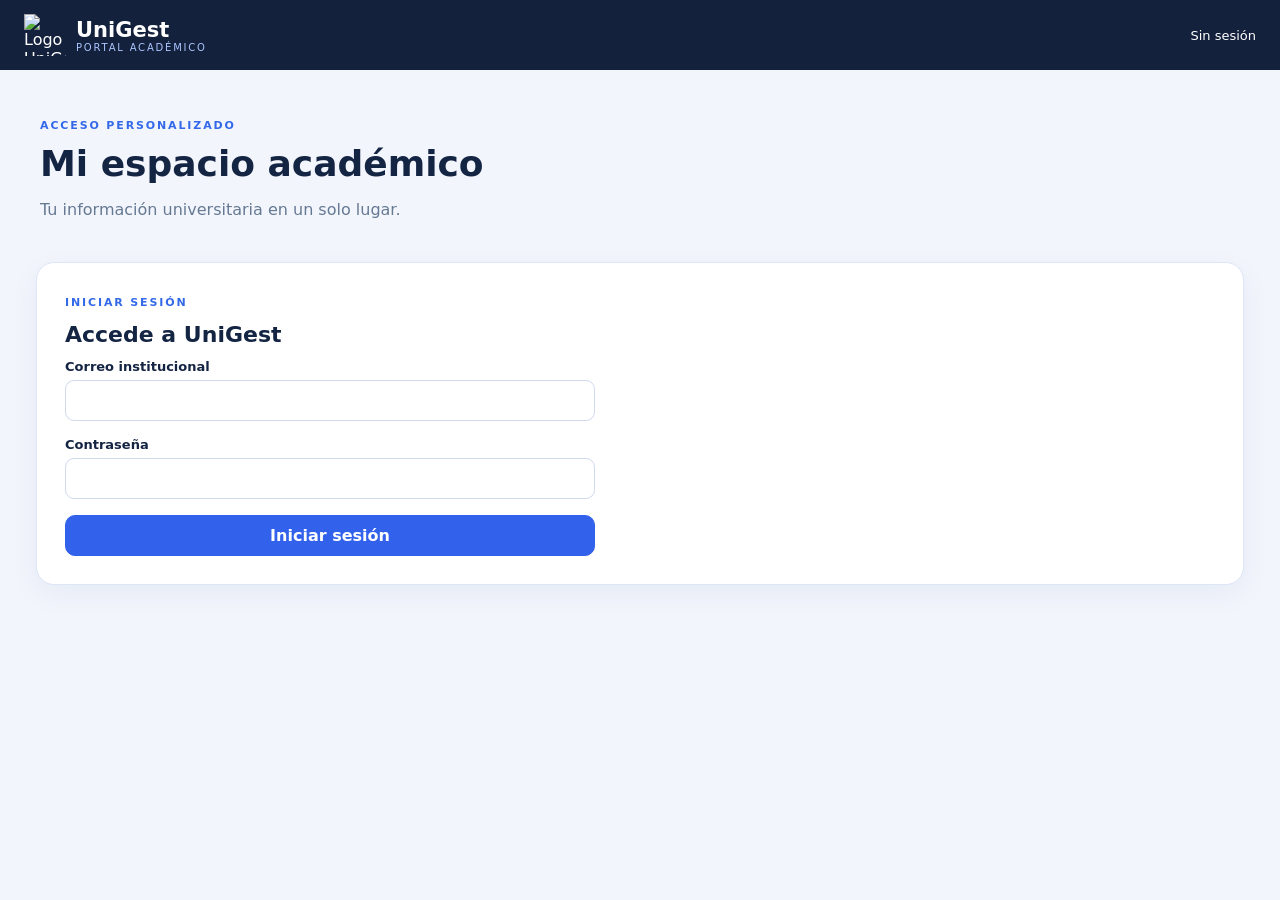
==== src/main/resources/static/portal/index.html @ d7586e3b "Release v0.11.0 - UniGest sistema de gestion academica" ====
<!doctype html>
<html lang="es">
<head>
  <meta charset="utf-8">
  <meta name="viewport" content="width=device-width, initial-scale=1">
  <meta name="referrer" content="no-referrer">
  <title>Mi espacio · UniGest</title>
  <link rel="stylesheet" href="./css/app.css">
  <script src="./js/app.js" defer></script>
</head>
<body>
  <header class="topbar">
    <div class="brand"><img src="/panel/img/logo-unigest.png" alt="Logo UniGest"><div><b>UniGest</b><small>PORTAL ACADÉMICO</small></div></div>
    <div class="account"><span id="identity">Sin sesión</span><button id="logout" type="button" hidden>Cerrar sesión</button></div>
  </header>
  <main>
    <section class="hero"><span class="eyebrow">ACCESO PERSONALIZADO</span><h1 id="title">Mi espacio académico</h1><p id="subtitle">Tu información universitaria en un solo lugar.</p></section>
    <p id="notice" role="alert" class="notice" hidden></p>
    <section class="card" id="login-card" hidden>
      <span class="eyebrow">INICIAR SESIÓN</span><h2>Accede a UniGest</h2>
      <form id="login-form" class="form-grid">
        <label>Correo institucional<input name="username" type="email" autocomplete="username" required></label>
        <label>Contraseña<input name="password" type="password" autocomplete="current-password" required></label>
        <button class="primary" type="submit">Iniciar sesión</button>
      </form>
    </section>
    <section class="card" id="password-card" hidden>
      <span class="eyebrow">PROTEGE TU CUENTA</span><h2>Cambia tu contraseña temporal</h2>
      <p>Debes establecer una contraseña personal antes de consultar información académica. Usa una contraseña única de al menos 12 caracteres.</p>
      <form id="password-form" class="form-grid">
        <label>Contraseña temporal / actual<input name="actual" type="password" autocomplete="current-password" required></label>
        <label>Contraseña nueva<input name="nueva" type="password" autocomplete="new-password" minlength="12" required></label>
        <button class="primary" type="submit">Guardar contraseña nueva</button>
      </form>
    </section>
    <section id="teacher" hidden>
      <div class="card">
        <div class="section-head"><div><span class="eyebrow">MI DOCENCIA</span><h2>Grupos asignados</h2><p>Solo puedes consultar y calificar los grupos a tu cargo.</p></div><button id="teacher-refresh">Actualizar</button></div>
        <label class="select-label">Grupo académico<select id="teacher-group"><option value="">Selecciona un grupo</option></select></label>
        <div id="teacher-summary" class="muted">Selecciona un grupo.</div>
      </div>
      <div class="split">
        <section class="card">
          <div class="section-head"><div><span class="eyebrow">EVALUACIONES</span><h2>Plan de evaluación</h2></div><button class="primary" id="new-eval" disabled>Nueva evaluación</button></div>
          <div class="table-wrap"><table><thead><tr><th>Actividad</th><th>Peso</th><th>Estado</th><th>Acciones</th></tr></thead><tbody id="eval-rows"><tr><td colspan="4">Selecciona un grupo.</td></tr></tbody></table></div>
        </section>
        <section class="card">
          <span class="eyebrow">LIBRO DE NOTAS</span><h2>Calificaciones</h2>
          <label class="select-label">Evaluación<select id="teacher-eval"><option value="">Selecciona una evaluación</option></select></label>
          <div class="table-wrap"><table><thead><tr><th>Estudiante</th><th>Nota</th><th>Acción</th></tr></thead><tbody id="grade-rows"><tr><td colspan="3">Selecciona una evaluación.</td></tr></tbody></table></div>
        </section>
      </div>
      <section class="card"><span class="eyebrow">CONSOLIDADO</span><h2>Definitivas del grupo</h2><div id="teacher-report" class="muted">Selecciona un grupo.</div></section>
    </section>
    <section id="student" hidden>
      <div class="card">
        <span class="eyebrow">MIS ESTUDIOS</span><h2>Mi boletín académico</h2>
        <p>Consulta tus materias, notas publicadas y definitivas. Ningún estudiante puede consultar el expediente de otro.</p>
        <label class="select-label">Período académico<select id="student-period"><option value="">Selecciona un período</option></select></label>
        <div id="student-summary"></div>
        <div id="student-report"></div>
        <button id="student-print" type="button" hidden>Imprimir / guardar PDF</button>
      </div>
    </section>
  </main>
  <dialog id="grade-dialog"><form method="dialog" id="grade-form"><h2 id="grade-title">Calificar</h2>
    <label>Nota (0,00 a 5,00)<input name="nota" type="number" step="0.01" min="0" max="5" required></label>
    <label>Motivo (obligatorio al corregir)<textarea name="motivo" maxlength="255" rows="3"></textarea></label>
    <div class="dialog-actions"><button type="button" data-close-dialog>Cancelar</button><button class="primary" type="submit">Guardar nota</button></div></form></dialog>
  <dialog id="eval-dialog"><form method="dialog" id="eval-form"><h2 id="eval-title">Nueva evaluación</h2>
    <label>Actividad<input name="titulo" maxlength="150" required></label>
    <label>Ponderación (%)<input name="ponderacion" type="number" min="0.01" max="100" step="0.01" required></label>
    <label>Fecha<input name="fecha" type="date"></label>
    <div class="dialog-actions"><button type="button" data-close-dialog>Cancelar</button><button class="primary" type="submit">Guardar evaluación</button></div></form></dialog>
</body>
</html>
---- src/main/resources/static/portal/css/app.css ----
:root{font-family:Inter,system-ui,-apple-system,"Segoe UI",sans-serif;color:#142443;background:#f2f5fc;font-synthesis:none}*{box-sizing:border-box}body{margin:0}button,input,select,textarea{font:inherit}button{cursor:pointer;border:1px solid #ccdaf0;border-radius:10px;background:#fff;color:#203963;padding:10px 15px}button:hover{background:#edf3ff}button:disabled{cursor:not-allowed;opacity:.45}.primary{background:#3261eb;border-color:#3261eb;color:#fff;font-weight:700}.primary:hover{background:#2450cf}.topbar{background:#14213d;color:#fff;padding:14px max(24px,calc((100% - 1260px)/2));display:flex;align-items:center;justify-content:space-between;gap:14px}.brand{display:flex;gap:10px;align-items:center}.brand img{height:42px;width:42px;object-fit:contain}.brand b{display:block;font-size:21px}.brand small{display:block;font-size:10px;letter-spacing:.18em;color:#abc5ff}.account{display:flex;gap:15px;align-items:center;font-size:13px}.account button{background:transparent;color:#fff;border-color:#50638a}main{max-width:1260px;margin:auto;padding:26px}.hero{padding:18px 4px 27px}.hero h1{font-size:clamp(26px,3vw,36px);margin:10px 0}.hero p{color:#667993}.eyebrow{text-transform:uppercase;color:#3369e8;font-size:11px;font-weight:800;letter-spacing:.17em}.card{background:#fff;border:1px solid #dce6f7;box-shadow:0 9px 30px rgba(21,39,79,.05);border-radius:18px;padding:28px;margin:0 0 20px}.card h2{font-size:22px;margin:12px 0}.card p,.muted{color:#6d7e95}.section-head{display:flex;align-items:center;justify-content:space-between;gap:12px;margin-bottom:15px}.section-head p{margin:0}.split{display:grid;grid-template-columns:1fr 1fr;gap:20px}.select-label{display:flex;align-items:center;gap:15px;margin:20px 0;color:#536986;font-size:14px}.select-label select{min-width:240px;max-width:100%;padding:12px;border:1px solid #d9e3f4;border-radius:12px;background:#f7faff}table{width:100%;border-collapse:collapse}th{text-align:left;background:#f2f6fd;color:#617498;text-transform:uppercase;letter-spacing:.06em;font-size:11px;padding:13px}td{border-bottom:1px solid #e7edf6;padding:15px 13px;font-size:13px}td button{padding:7px 9px;font-size:12px}td small{display:block;color:#7b8da6}.table-wrap{overflow-x:auto;margin-top:14px}.notice{background:#fff1f0;color:#a82825;padding:13px 17px;border:1px solid #ffd2c8;border-radius:12px;margin-bottom:18px}.notice.ok{background:#ebfbf2;color:#167448;border-color:#b8ead0}.form-grid{display:grid;gap:16px;max-width:530px}label{display:block;font-size:13px;font-weight:600}label input,label textarea{display:block;width:100%;border-radius:9px;padding:12px;border:1px solid #cfdaed;margin-top:6px}dialog{border:1px solid #dce5f5;border-radius:18px;box-shadow:0 20px 70px #12203d33;padding:28px;width:min(95vw,480px)}dialog::backdrop{background:#14213da8}dialog form{display:grid;gap:17px}.dialog-actions{display:flex;justify-content:flex-end;gap:10px}.pill{border-radius:50px;background:#e4f8ec;color:#176a44;font-weight:800;padding:6px 10px}.pill.pending{background:#fff1de;color:#835700}.sum{display:flex;gap:14px;flex-wrap:wrap;margin:15px 0}.sum span{background:#f3f7ff;border-radius:10px;padding:12px}.card-block{padding:14px 0;border-bottom:1px solid #e7edf6}.card-block h3{margin:0 0 10px}.note-line{font-size:13px;color:#63768e;padding:4px 0}#student-print{margin-top:20px}@media(max-width:800px){.split{grid-template-columns:1fr}.card{padding:18px}.topbar{padding:12px 18px}.select-label{display:block}.select-label select{display:block;width:100%;min-width:0;margin-top:8px}.section-head{align-items:start;flex-wrap:wrap}.account{font-size:11px}.topbar .brand b{font-size:17px}}@media print{.topbar,.hero,.notice,#login-card,#password-card,button,.section-head{display:none!important}main{padding:0}.card{box-shadow:none;border:0}body{background:white}.split{display:none}#student{display:block!important}}

/* Etapa 11: accesibilidad y disposicion en telefonos compactos. */
:where(button, a, input, select, textarea):focus-visible {
  outline: 3px solid #2867ef;
  outline-offset: 3px;
}
@media (max-width: 520px) {
  .topbar { flex-wrap: wrap; gap: 12px; }
  .account { width: 100%; justify-content: space-between; flex-wrap: wrap; }
  main { padding: 16px 12px; }
  .hero { padding: 12px 0 20px; }
  .card { padding: 18px 14px; border-radius: 14px; }
  .sum span { flex: 1 1 110px; }
  .dialog-actions { flex-wrap: wrap; }
  .dialog-actions button { flex: 1 1 120px; }
  dialog { padding: 18px; }
}
@media (prefers-reduced-motion: reduce) {
  *, *::before, *::after {
    scroll-behavior: auto !important;
    animation-duration: 0.01ms !important;
    transition-duration: 0.01ms !important;
  }
}
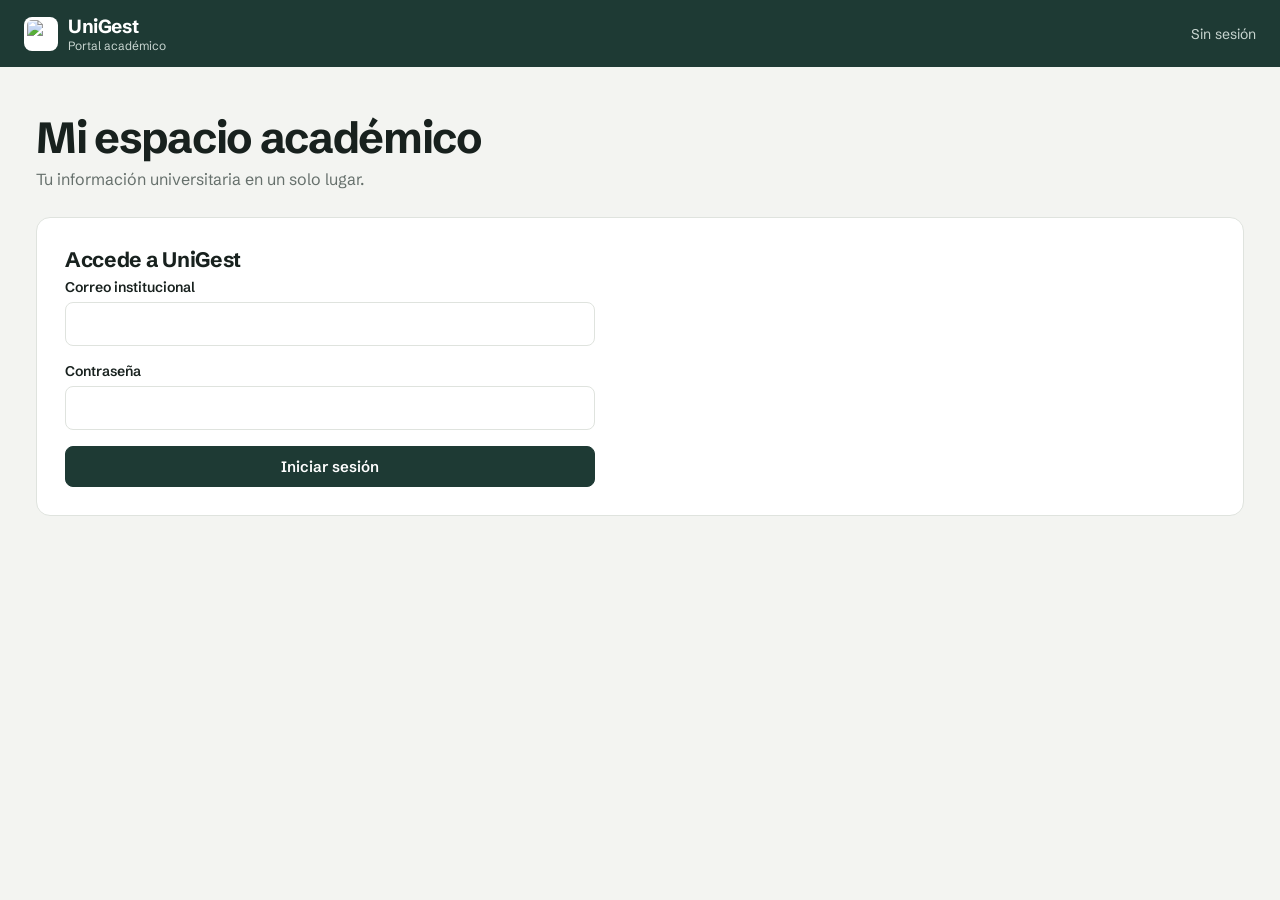
==== commit ac9b7098: "Rediseño visual "pizarra y resaltador" y ajustes para la demo pública - Capa de estilos tema.css (pa" ====
--- a/src/main/resources/static/portal/index.html
+++ b/src/main/resources/static/portal/index.html
@@ -5,7 +5,11 @@
   <meta name="viewport" content="width=device-width, initial-scale=1">
   <meta name="referrer" content="no-referrer">
   <title>Mi espacio · UniGest</title>
+  <link rel="preconnect" href="https://fonts.googleapis.com">
+  <link rel="preconnect" href="https://fonts.gstatic.com" crossorigin>
+  <link rel="stylesheet" href="https://fonts.googleapis.com/css2?family=Schibsted+Grotesk:wght@400;500;600;700&display=swap">
   <link rel="stylesheet" href="./css/app.css">
+  <link rel="stylesheet" href="./css/tema.css">
   <script src="./js/app.js" defer></script>
 </head>
 <body>
--- a/src/main/resources/static/portal/css/tema.css
+++ b/src/main/resources/static/portal/css/tema.css
@@ -0,0 +1,103 @@
+/* UniGest · Tema "pizarra y resaltador" (v0.12) para el portal de docentes y estudiantes.
+   Misma paleta que panel/css/tema.css. Capa visual sobre app.css: quitar este
+   <link> devuelve el diseño anterior. */
+
+:root {
+  --pizarra: #1e3a34;
+  --pizarra-2: #2a4b44;
+  --pizarra-texto: #c9d6d1;
+  --tiza: #f3f4f1;
+  --papel: #ffffff;
+  --tinta: #18211e;
+  --grafito: #66706c;
+  --linea: #dfe3de;
+  --linea-suave: #ebeee9;
+  --resaltador: #f5cf4e;
+  --aprobado: #2e7d5b;
+  --aprobado-fondo: #e6f2ec;
+  --alerta: #b4442e;
+  --alerta-fondo: #f9e9e5;
+  --radio: 14px;
+  --radio-control: 8px;
+
+  font-family: "Schibsted Grotesk", "Segoe UI", system-ui, sans-serif;
+  color: var(--tinta);
+  background: var(--tiza);
+}
+/* En esta fuente los números de ancho fijo también ensanchan el punto decimal:
+   se dejan las cifras proporcionales. */
+body { background: var(--tiza); font-size: 15px; }
+:focus-visible { outline: 3px solid var(--resaltador); outline-offset: 2px; }
+::selection { background: var(--resaltador); color: var(--tinta); }
+
+/* Los rótulos en mayúsculas repetían el título de cada bloque. */
+.eyebrow { display: none; }
+
+/* Barra superior: la pizarra */
+.topbar { background: var(--pizarra); padding-block: 14px; }
+.brand img { width: 34px; height: 34px; background: var(--papel); border-radius: 8px; padding: 3px; }
+.brand b { font-size: 19px; font-weight: 700; letter-spacing: -.02em; }
+.brand small { font-size: 12px; letter-spacing: 0; color: var(--pizarra-texto); text-transform: lowercase; }
+.brand small::first-letter { text-transform: uppercase; }
+.account { font-size: 14px; color: var(--pizarra-texto); }
+.account button { border-color: #ffffff33; border-radius: var(--radio-control); color: #fff; }
+.account button:hover { background: #ffffff14; }
+
+main { padding: 32px 26px 64px; }
+.hero { padding: 16px 0 28px; }
+.hero h1 { margin: 0 0 8px; font-size: clamp(30px, 3.4vw, 44px); font-weight: 700; letter-spacing: -.03em; line-height: 1.05; }
+.hero p { color: var(--grafito); font-size: 16px; margin: 0; }
+
+/* Tarjetas planas */
+.card { background: var(--papel); border: 1px solid var(--linea); border-radius: var(--radio); box-shadow: none; padding: 28px; }
+.card h2 { margin: 0 0 6px; font-size: 21px; font-weight: 700; letter-spacing: -.015em; }
+.card p, .muted { color: var(--grafito); font-size: 14px; line-height: 1.55; }
+.split { gap: 16px; }
+
+/* Controles */
+button { border-color: var(--linea); border-radius: var(--radio-control); color: var(--tinta); font-weight: 500; transition: background-color .15s; }
+button:hover { background: var(--tiza); }
+.primary { background: var(--pizarra); border-color: var(--pizarra); color: #fff; font-weight: 600; }
+.primary:hover { background: var(--pizarra-2); }
+.select-label { color: var(--grafito); font-size: 14px; }
+.select-label select { border-color: var(--linea); border-radius: var(--radio-control); background: var(--papel); color: var(--tinta); }
+label { font-size: 14px; font-weight: 600; color: var(--tinta); }
+label input, label textarea { border-color: var(--linea); border-radius: var(--radio-control); }
+label input:focus, label textarea:focus, .select-label select:focus { outline: 0; border-color: var(--pizarra); box-shadow: 0 0 0 3px #f5cf4e80; }
+
+/* Tablas */
+th { background: transparent; color: var(--grafito); text-transform: none; letter-spacing: 0; font-size: 13px; font-weight: 600; border-bottom: 1px solid var(--linea); }
+td { border-bottom-color: var(--linea-suave); font-size: 14px; }
+td small { color: var(--grafito); }
+td button { border-radius: 6px; }
+
+/* Boletín: las cifras del resumen llevan el trazo de resaltador */
+.sum { gap: 10px; margin: 18px 0 8px; }
+.sum span {
+  background: var(--papel); border: 1px solid var(--linea); border-radius: var(--radio-control);
+  padding: 10px 14px; font-size: 14px; font-weight: 600;
+}
+.sum span:last-child { background: var(--resaltador); border-color: var(--resaltador); }
+.card-block { padding: 20px 0; border-bottom-color: var(--linea-suave); }
+.card-block h3 { font-size: 17px; font-weight: 700; letter-spacing: -.01em; }
+.note-line { font-size: 14px; color: var(--grafito); padding: 5px 0; }
+.pill { border-radius: 99px; background: var(--aprobado-fondo); color: var(--aprobado); font-weight: 700; font-size: 13px; padding: 5px 11px; display: inline-block; margin-bottom: 6px; }
+.pill.pending { background: var(--tiza); color: var(--grafito); }
+
+/* Avisos y diálogos */
+.notice { background: var(--alerta-fondo); color: var(--alerta); border-color: #efcfc6; border-radius: var(--radio-control); }
+.notice.ok { background: var(--aprobado-fondo); color: var(--aprobado); border-color: #c5e0d3; }
+dialog { border-color: var(--linea); border-radius: var(--radio); box-shadow: 0 30px 60px #0c181540; }
+dialog::backdrop { background: #18211e99; }
+dialog h2 { margin: 0; font-size: 21px; font-weight: 700; }
+
+@media (max-width: 800px) {
+  main { padding: 22px 14px 48px; }
+  .card { padding: 20px; }
+}
+@media (prefers-reduced-motion: reduce) {
+  * { transition: none !important; }
+}
+@media print {
+  .sum span:last-child { background: none; border-color: #999; }
+}
